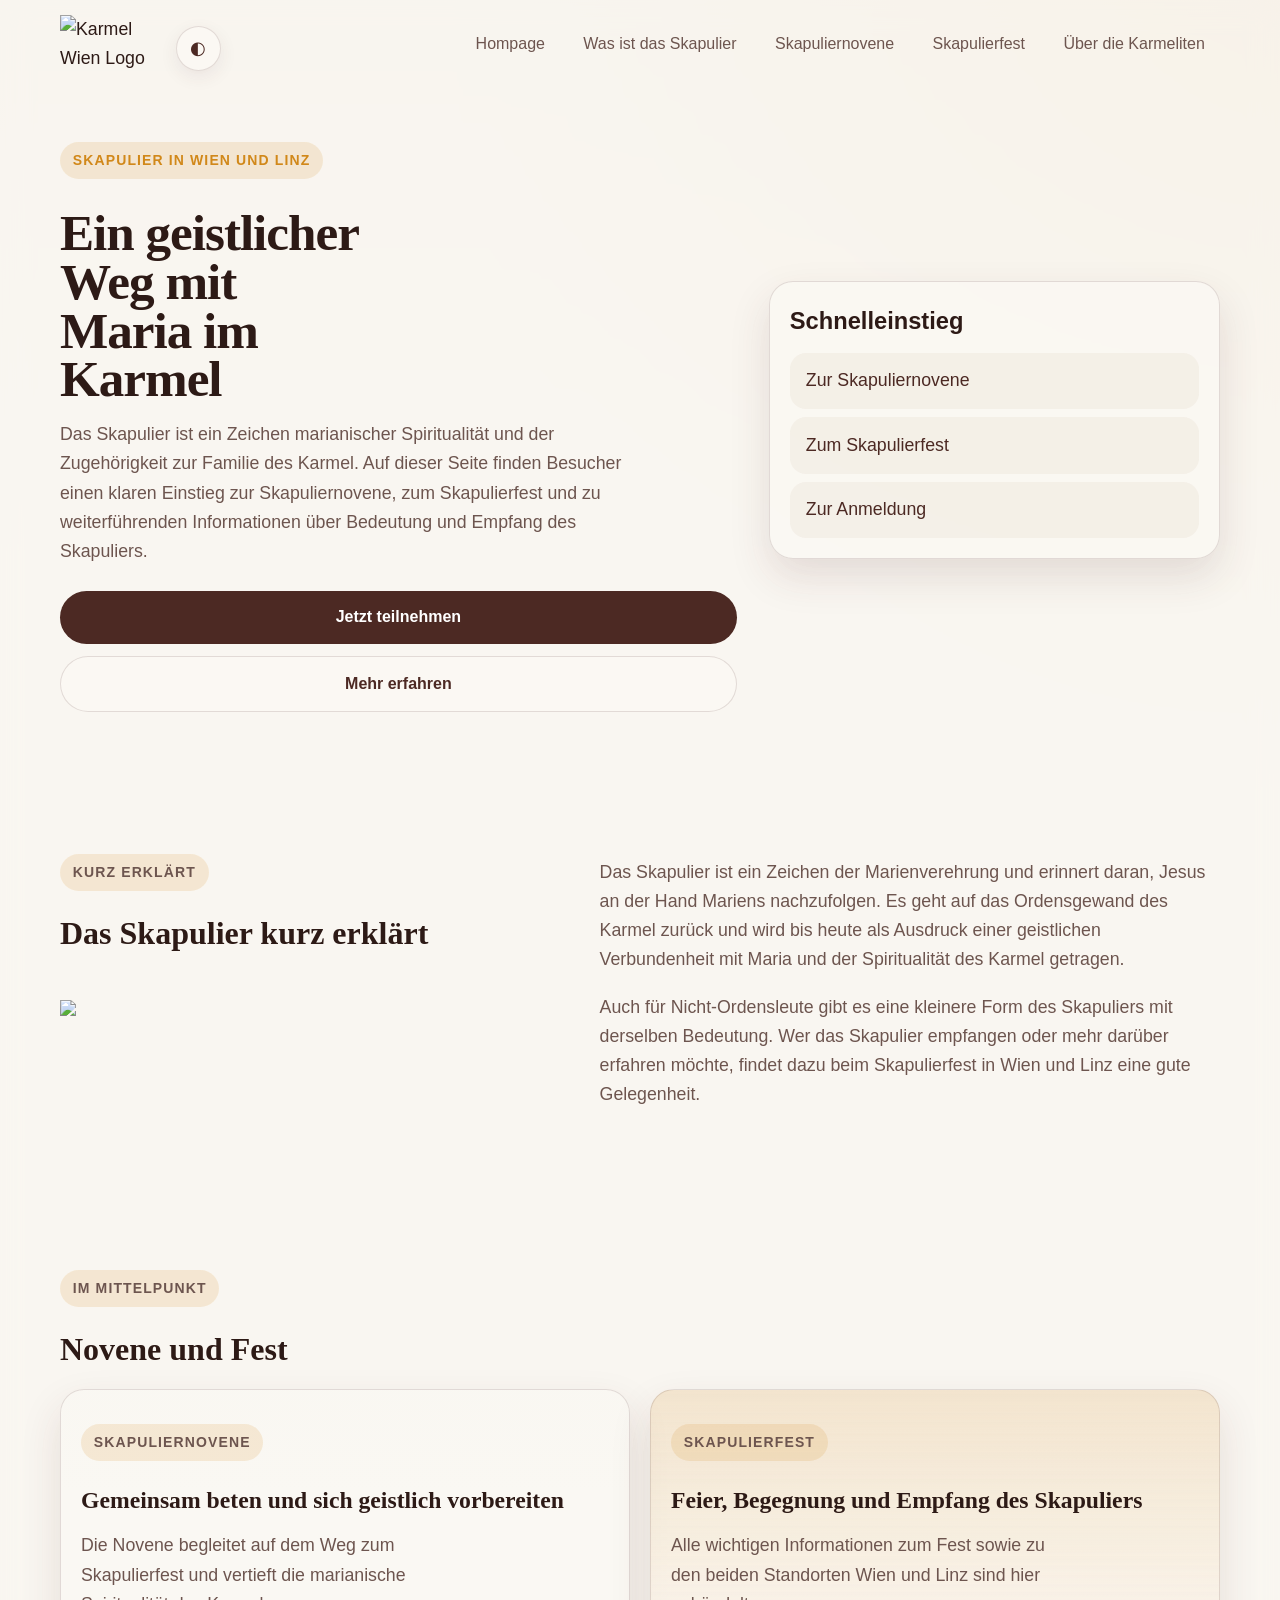
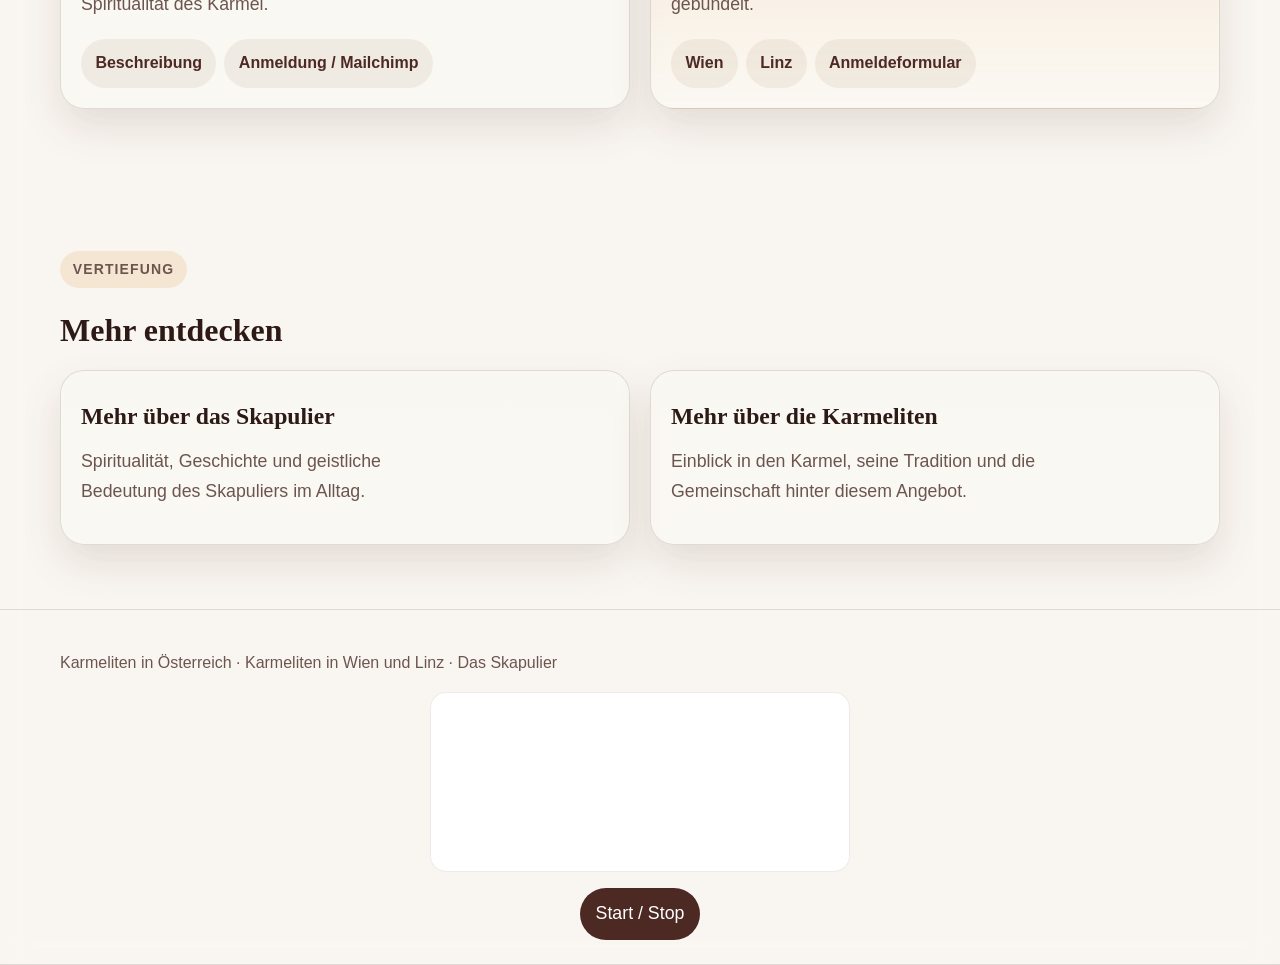
==== home.html @ 7e90f2d0 "add files via upload" ====
<!DOCTYPE html>
<html lang="de">
<head>
    <meta charset="UTF-8">
    <meta name="viewport" content="width=device-width, initial-scale=1.0">
     <meta name="description" content="Skapulier in Wien und Linz: Einführung, Novene, Fest und Informationen über die Karmeliten." />
      <link rel="stylesheet" href="style.css" />
    <title>Das Skapulier | Die Karmeliten in Österreich</title>
</head>
<body>
    <header class="site-header">
    <div class="container header-inner">
      <a class="brand" href="#top" aria-label="Zur Startseite">
        <img src="img/logo_karmel_at.png" alt="Karmel Wien Logo" class="brand-logo"/>
      </a>

      <div class="header-actions">
        <button class="nav-toggle" type="button" aria-expanded="false" aria-controls="main-navigation" aria-label="Menü öffnen">
          <span></span>
          <span></span>
          <span></span>
        </button>
        <button class="theme-toggle" type="button" data-theme-toggle aria-label="Farbschema wechseln">
          <span class="theme-toggle__icon" aria-hidden="true">◐</span>
        </button>
      </div>
    <nav class="main-nav" id="main-navigation" aria-label="Hauptnavigation">
        <ul>
          <li class="nav-group"><a href="home.html">Hompage</a>
          </li>
          <li class="nav-group"><a href="skapulier-intro.html">Was ist das Skapulier</a>
          </li>
          <li><a href="skapulier-novene.html">Skapuliernovene</a></li>
          <li class="nav-group">
            <details>
              <summary>Skapulierfest</summary>
              <div class="dropdown">
                <a href="skapulierfest.html#fest-wien">Wien</a>
                <a href="skapulierfest.html#fest-linz">Linz</a>
              </div>
            </details>
          </li>
          <li><a href="wir-karmeliten.html">Über die Karmeliten</a></li>
        </ul>
      </nav>
    </div>


     <main id="main-content">
    <section class="hero" id="top">
      <div class="container hero-grid">
        <div class="hero-copy">
          <p class="eyebrow">Skapulier in Wien und Linz</p>
          <h1>Ein geistlicher Weg mit Maria im Karmel</h1>
          <p class="hero-text">Das Skapulier ist ein Zeichen marianischer Spiritualität und der Zugehörigkeit zur Familie des Karmel. Auf dieser Seite finden Besucher einen klaren Einstieg zur Skapuliernovene, zum Skapulierfest und zu weiterführenden Informationen über Bedeutung und Empfang des Skapuliers.</p>
          <div class="hero-actions">
            <a href="#teilnehmen" class="button button-primary">Jetzt teilnehmen</a>
            <a href="#mehr-skapulier" class="button button-secondary">Mehr erfahren</a>
          </div>
        </div>

        <aside class="hero-panel" aria-label="Schnelleinstieg">
          <h2>Schnelleinstieg</h2>
          <ul>
            <li><a href="#novene">Zur Skapuliernovene</a></li>
            <li><a href="#fest">Zum Skapulierfest</a></li>
            <li><a href="#teilnehmen">Zur Anmeldung</a></li>
          </ul>
        </aside>
      </div>
    </section>

    <section class="section intro" id="kurz-gesagt">
      <div class="container split-layout">
        <div>
          <p class="section-label">Kurz erklärt</p>
          <h2>Das Skapulier kurz erklärt</h2>
          <img src="img/skapulier_klein.png">
        </div>
        <div>
          <p>Das Skapulier ist ein Zeichen der Marienverehrung und erinnert daran, Jesus an der Hand Mariens nachzufolgen. Es geht auf das Ordensgewand des Karmel zurück und wird bis heute als Ausdruck einer geistlichen Verbundenheit mit Maria und der Spiritualität des Karmel getragen.</p>
          <p>Auch für Nicht-Ordensleute gibt es eine kleinere Form des Skapuliers mit derselben Bedeutung. Wer das Skapulier empfangen oder mehr darüber erfahren möchte, findet dazu beim Skapulierfest in Wien und Linz eine gute Gelegenheit.</p>
        </div>
      </div>
    </section>

    <section class="section cards-section" aria-labelledby="angebote-titel">
      <div class="container">
        <div class="section-head">
          <p class="section-label">Im Mittelpunkt</p>
          <h2 id="angebote-titel">Novene und Fest</h2>
        </div>

        <div class="feature-grid">
          <article class="feature-card" id="novene">
            <p class="card-kicker">Skapuliernovene</p>
            <h3>Gemeinsam beten und sich geistlich vorbereiten</h3>
            <p>Die Novene begleitet auf dem Weg zum Skapulierfest und vertieft die marianische Spiritualität des Karmel.</p>
            <div class="card-links">
              <a href="#">Beschreibung</a>
              <a href="#">Anmeldung / Mailchimp</a>
            </div>
          </article>

          <article class="feature-card feature-card--accent" id="fest">
            <p class="card-kicker">Skapulierfest</p>
            <h3>Feier, Begegnung und Empfang des Skapuliers</h3>
            <p>Alle wichtigen Informationen zum Fest sowie zu den beiden Standorten Wien und Linz sind hier gebündelt.</p>
            <div class="card-links">
              <a href="#">Wien</a>
              <a href="#">Linz</a>
              <a href="#">Anmeldeformular</a>
            </div>
          </article>
        </div>
      </div>
    </section>

    <section class="section link-section" id="mehr-skapulier">
      <div class="container">
        <div class="section-head">
          <p class="section-label">Vertiefung</p>
          <h2>Mehr entdecken</h2>
        </div>

        <div class="link-grid">
          <a class="link-card" href="skapulier-intro.html">
            <h3>Mehr über das Skapulier</h3>
            <p>Spiritualität, Geschichte und geistliche Bedeutung des Skapuliers im Alltag.</p>
          </a>
          <a class="link-card" href="wir-karmeliten.html">
            <h3>Mehr über die Karmeliten</h3>
            <p>Einblick in den Karmel, seine Tradition und die Gemeinschaft hinter diesem Angebot.</p>
          </a>
        </div>
      </div>
    </section>

  </main>

  <footer class="site-footer">
    <div class="container footer-inner">
      <p>Karmeliten in Österreich · Karmeliten in Wien und Linz · Das Skapulier</p>
    </div>
    <section class="logo-slider" aria-label="Partnerlogos">
  <input type="checkbox" id="pause-slider" class="logo-slider__toggle" hidden>

  <div class="logo-slider__frame">
    <a href="https://example1.com" target="_blank" rel="noopener noreferrer" class="logo-slide logo-slide--1">
      <img src="logo1.png" alt="Logo 1">
    </a>

    <a href="https://example2.com" target="_blank" rel="noopener noreferrer" class="logo-slide logo-slide--2">
      <img src="logo2.png" alt="Logo 2">
    </a>

    <a href="https://example3.com" target="_blank" rel="noopener noreferrer" class="logo-slide logo-slide--3">
      <img src="logo3.png" alt="Logo 3">
    </a>
  </div>

  <label for="pause-slider" class="logo-slider__button">
    Start / Stop
  </label>
</section>
  </footer>

  <script src="script.js" defer></script>
    
</body>
</html>
---- style.css ----
:root,
[data-theme="light"] {
  --text-xs: clamp(0.75rem, 0.7rem + 0.25vw, 0.875rem);
  --text-sm: clamp(0.875rem, 0.82rem + 0.24vw, 1rem);
  --text-base: clamp(1rem, 0.95rem + 0.2vw, 1.125rem);
  --text-lg: clamp(1.125rem, 1rem + 0.6vw, 1.5rem);
  --text-xl: clamp(1.5rem, 1.2rem + 1vw, 2.2rem);
  --text-2xl: clamp(2.2rem, 1.6rem + 2vw, 4rem);

  --space-1: 0.25rem;
  --space-2: 0.5rem;
  --space-3: 0.75rem;
  --space-4: 1rem;
  --space-5: 1.25rem;
  --space-6: 1.5rem;
  --space-8: 2rem;
  --space-10: 2.5rem;
  --space-12: 3rem;
  --space-16: 4rem;
  --space-20: 5rem;

  --brown: #4c2923;
  --sand: #d1c1ad;
  --gold: #d1881a;
  --bg: #f5efe8;
  --surface: #fbf8f3;
  --surface-strong: #efe5d7;
  --text: #2d1a16;
  --text-muted: #6d554f;
  --border: rgba(76, 41, 35, 0.14);
  --shadow-sm: 0 6px 18px rgba(76, 41, 35, 0.08);
  --shadow-md: 0 18px 40px rgba(76, 41, 35, 0.13);
  --radius-sm: 0.65rem;
  --radius-md: 1rem;
  --radius-lg: 1.5rem;
  --radius-full: 999px;
  --font-body: 'General Sans', 'Inter', sans-serif;
  --font-display: 'Boska', Georgia, serif;
}

[data-theme="dark"] {
  --bg: #201513;
  --surface: #2a1c19;
  --surface-strong: #392723;
  --text: #f2e9df;
  --text-muted: #d0bbb0;
  --border: rgba(209, 193, 173, 0.16);
  --shadow-sm: 0 8px 20px rgba(0, 0, 0, 0.24);
  --shadow-md: 0 18px 42px rgba(0, 0, 0, 0.35);
}

* , *::before, *::after {
  box-sizing: border-box;
}

html {
  scroll-behavior: smooth;
}

body {
  margin: 0;
  min-height: 100vh;
  font-family: var(--font-body);
  font-size: var(--text-base);
  line-height: 1.65;
  color: var(--text);
  background:
    radial-gradient(circle at top right, rgba(209, 136, 26, 0.16), transparent 28%),
    linear-gradient(180deg, rgba(209, 193, 173, 0.18), transparent 22%),
    var(--bg);
}

img {
  display: block;
  max-width: 100%;
  height: auto;
}

a {
  color: inherit;
  text-decoration: none;
}

button,
input,
textarea,
select {
  font: inherit;
  margin-top: 0.5em;
}

button {
  border: 0;
  background: none;
  cursor: pointer;
}

:focus-visible {
  outline: 2px solid var(--gold);
  outline-offset: 3px;
}

.skip-link {
  position: absolute;
  left: var(--space-4);
  top: -3rem;
  background: var(--brown);
  color: #fff;
  padding: var(--space-2) var(--space-4);
  border-radius: var(--radius-full);
  z-index: 100;
}

.skip-link:focus {
  top: var(--space-4);
}

.container {
  width: min(1160px, calc(100% - 2rem));
  margin: 0 auto;
}

.container.split-layout div img {
  max-width: 50%;
  height: auto;
  margin-top: 10%;
}
.site-header {
  position: sticky;
  top: 0;
  z-index: 40;
  backdrop-filter: blur(14px);
  background: rgba(251, 248, 243, 0.82);
  border-bottom: 1px solid var(--border);
}

[data-theme="dark"] .site-header {
  background: rgba(42, 28, 25, 0.82);
}

.header-inner {
  display: grid;
  grid-template-columns: auto 1fr auto;
  align-items: center;
  gap: var(--space-4);
  min-height: 5.5rem;
}

.brand-logo {
  width: clamp(100px, 5vw, 240px);
  object-fit: contain;
}

.header-actions {
  display: flex;
  align-items: center;
  gap: var(--space-2);
}

    .nav-group { position:relative; }
    .nav-group summary {
      cursor: pointer;
      list-style: none;
  display: inline-flex;
  align-items: center;
  min-height: 2.75rem;
  padding: 0.65rem 0.95rem;
  border-radius: var(--radius-full);
  font-size: var(--text-sm);
  color: var(--text-muted);
  transition: background 180ms ease, color 180ms ease, transform 180ms ease;

    }
    .nav-group summary:hover,
.nav-group summary:focus-visible {
  color: var(--brown);
  background: rgba(209, 193, 173, 0.28);
}
    .nav-group summary::-webkit-details-marker { display: none; }

.nav-toggle,
.theme-toggle {
  width: 2.8rem;
  height: 2.8rem;
  border-radius: 50%;
  display: inline-flex;
  align-items: center;
  justify-content: center;
  background: var(--surface);
  border: 1px solid var(--border);
  color: var(--brown);
  box-shadow: var(--shadow-sm);
}

[data-theme="dark"] .nav-toggle,
[data-theme="dark"] .theme-toggle {
  color: var(--sand);
}

.nav-toggle {
  display: none;
  flex-direction: column;
  gap: 0.26rem;
}

.nav-toggle span {
  width: 1.1rem;
  height: 2px;
  border-radius: var(--radius-full);
  background: currentColor;
}

.main-nav ul {
  display: flex;
  justify-content: center;
  align-items: center;
  gap: var(--space-2);
  list-style: none;
  margin: 0;
  padding: 0;
}

.main-nav a {
  display: inline-flex;
  align-items: center;
  min-height: 2.75rem;
  padding: 0.65rem 0.95rem;
  border-radius: var(--radius-full);
  font-size: var(--text-sm);
  color: var(--text-muted);
  transition: background 180ms ease, color 180ms ease, transform 180ms ease;
}

.main-nav a:hover,
.main-nav a:focus-visible {
  color: var(--brown);
  background: rgba(209, 193, 173, 0.28);
}

.nav-cta {
  background: var(--brown);
  color: #fff !important;
}

.nav-cta:hover,
.nav-cta:focus-visible {
  background: var(--gold) !important;
  color: #fff !important;
}

.dropdown {
      position: absolute;
      left: 0;
      top: calc(100% + 0.4rem);
      min-width: 16rem;
      padding: var(--space-3);
      border-radius: var(--radius-lg);
      border: 1px solid color-mix(in oklab, var(--color-text) 12%, transparent);
      background: color-mix(in oklab, var(--color-surface-2) 94%, transparent);
      box-shadow: var(--shadow-md);
      display: grid;
      gap: var(--space-1);
    }

.dropdown a {
      display: block;
      min-height: auto;
      padding: 0.7rem 0.85rem;
      border-radius: var(--radius-md);
    }
.hero {
  padding: clamp(var(--space-10), 10vw, 7rem) 0 var(--space-16);
}

.hero-grid {
  display: grid;
  grid-template-columns: 1.2fr 0.8fr;
  gap: var(--space-8);
  align-items: center;
}

.eyebrow,
.section-label,
.card-kicker {
  display: inline-flex;
  align-items: center;
  padding: 0.45rem 0.8rem;
  border-radius: var(--radius-full);
  background: rgba(209, 136, 26, 0.14);
  color: var(--gold);
  font-size: var(--text-xs);
  font-weight: 700;
  text-transform: uppercase;
  letter-spacing: 0.08em;
}

.hero-copy h1,
.section h2,
.feature-card h3,
.link-card h3 {
  font-family: var(--font-display);
}

.hero-copy h1 {
  margin: var(--space-4) 0 var(--space-4);
  font-size: var(--text-2xl);
  line-height: 0.95;
  letter-spacing: -0.02em;
  max-width: 12ch;
}

.hero-text {
  max-width: 58ch;
  color: var(--text-muted);
  margin: 0;
}

.hero-actions {
  display: flex;
  flex-wrap: wrap;
  gap: var(--space-3);
  margin-top: var(--space-6);
}

.button {
  display: inline-flex;
  align-items: center;
  justify-content: center;
  min-height: 3rem;
  padding: 0.85rem 1.2rem;
  border-radius: var(--radius-full);
  font-size: var(--text-sm);
  font-weight: 600;
  transition: transform 180ms ease, background 180ms ease, color 180ms ease, border-color 180ms ease;
}

.button:hover,
.button:focus-visible {
  transform: translateY(-2px);
}

.button-primary {
  background: var(--brown);
  color: #fff;
}

.button-primary:hover,
.button-primary:focus-visible {
  background: var(--gold);
}

.button-secondary {
  border: 1px solid var(--border);
  background: var(--surface);
  color: var(--brown);
}

.hero-panel,
.feature-card,
.link-card,
.participate-box {
  border: 1px solid var(--border);
  background: rgba(251, 248, 243, 0.82);
  box-shadow: var(--shadow-md);
}

[data-theme="dark"] .hero-panel,
[data-theme="dark"] .feature-card,
[data-theme="dark"] .link-card,
[data-theme="dark"] .participate-box {
  background: rgba(42, 28, 25, 0.9);
}

.hero-panel {
  padding: var(--space-6);
  border-radius: var(--radius-lg);
}

.hero-panel h2 {
  margin: 0 0 var(--space-3);
  font-size: var(--text-lg);
}

.hero-panel ul {
  margin: 0;
  padding: 0;
  list-style: none;
  display: grid;
  gap: var(--space-2);
}

.hero-panel a {
  display: block;
  padding: 0.85rem 1rem;
  border-radius: var(--radius-md);
  background: rgba(209, 193, 173, 0.16);
  color: var(--brown);
}

[data-theme="dark"] .hero-panel a {
  color: var(--sand);
}

.section {
  padding: clamp(var(--space-10), 8vw, var(--space-16)) 0;
}

.split-layout,
.participate-box {
  display: grid;
  grid-template-columns: 0.9fr 1.1fr;
  gap: var(--space-8);
  align-items: start;
}

.section h2 {
  margin: var(--space-3) 0 0;
  font-size: var(--text-xl);
  line-height: 1;
}

.section p {
  color: var(--text-muted);
}

.section-head {
  margin-bottom: var(--space-6);
}

.section-head h2 {
  margin-top: var(--space-3);
}

.feature-grid,
.link-grid {
  display: grid;
  grid-template-columns: repeat(2, minmax(0, 1fr));
  gap: var(--space-5);
}

.feature-card,
.link-card {
  padding: var(--space-6);
  border-radius: var(--radius-lg);
  position: relative;
  overflow: hidden;
}

.feature-card::before,
.link-card::before {
  content: "";
  position: absolute;
  inset: 0;
  background-image: linear-gradient(180deg, rgba(209, 193, 173, 0.12), transparent 36%), url('KarmelWienMitTextLogo.jpg');
  background-size: cover;
  background-position: center;
  opacity: 0.12;
  transform: scale(1);
  transition: transform 320ms ease, opacity 320ms ease;
}

.feature-card > *,
.link-card > * {
  position: relative;
  z-index: 1;
}

.feature-card:hover::before,
.feature-card:focus-within::before,
.link-card:hover::before,
.link-card:focus-within::before {
  transform: scale(1.08);
  opacity: 0.18;
}

.feature-card:hover,
.feature-card:focus-within,
.link-card:hover,
.link-card:focus-within {
  transform: translateY(-4px);
}

.feature-card,
.link-card {
  transition: transform 220ms ease, box-shadow 220ms ease, border-color 220ms ease;
}

.feature-card:hover,
.feature-card:focus-within,
.link-card:hover,
.link-card:focus-within {
  box-shadow: 0 24px 44px rgba(76, 41, 35, 0.16);
  border-color: rgba(209, 136, 26, 0.34);
}

.feature-card--accent {
  background: linear-gradient(180deg, rgba(209, 136, 26, 0.16), rgba(251, 248, 243, 0.88));
}

[data-theme="dark"] .feature-card--accent {
  background: linear-gradient(180deg, rgba(209, 136, 26, 0.2), rgba(42, 28, 25, 0.92));
}

.feature-card h3,
.link-card h3 {
  margin: var(--space-3) 0 var(--space-3);
  font-size: var(--text-lg);
  line-height: 1.1;
}

.card-links {
  display: flex;
  flex-wrap: wrap;
  gap: var(--space-2);
  margin-top: var(--space-5);
}

.card-links a {
  display: inline-flex;
  align-items: center;
  min-height: 2.5rem;
  padding: 0.7rem 0.9rem;
  border-radius: var(--radius-full);
  background: rgba(209, 193, 173, 0.24);
  color: var(--brown);
  font-size: var(--text-sm);
  font-weight: 600;
}

[data-theme="dark"] .card-links a,
[data-theme="dark"] .link-card {
  color: var(--sand);
}

.link-card p,
.feature-card p {
  max-width: 38ch;
}

.participate-box {
  padding: var(--space-6);
  border-radius: var(--radius-lg);
  align-items: center;
}

.participate-links {
  display: flex;
  flex-wrap: wrap;
  gap: var(--space-3);
  justify-content: flex-start;
}

.site-footer {
  padding: var(--space-6) 0;
  border-top: 1px solid var(--border);
}

.footer-inner {
  color: var(--text-muted);
  font-size: var(--text-sm);
}
.logo-slider {
  max-width: 420px;
  margin: 0 auto;
  text-align: center;
}

.logo-slider__frame {
  position: relative;
  height: 180px;
  overflow: hidden;
  border-radius: 16px;
  background: #fff;
  border: 1px solid rgba(0, 0, 0, 0.08);
}

.logo-slide {
  position: absolute;
  inset: 0;
  display: grid;
  place-items: center;
  padding: 1.5rem;
  opacity: 0;
  animation: logoFade 9s infinite;
}

.logo-slide img {
  max-width: 100%;
  max-height: 110px;
  height: auto;
  width: auto;
  transition: transform 0.3s ease;
}

.logo-slide:hover img,
.logo-slide:focus img {
  transform: scale(1.05);
}

.logo-slide--1 {
  animation-delay: 0s;
}

.logo-slide--2 {
  animation-delay: 3s;
}

.logo-slide--3 {
  animation-delay: 6s;
}

@keyframes logoFade {
  0%   { opacity: 0; }
  6%   { opacity: 1; }
  27%  { opacity: 1; }
  33%  { opacity: 0; }
  100% { opacity: 0; }
}

.logo-slider__button {
  display: inline-block;
  margin-top: 1rem;
  padding: 0.7rem 1rem;
  border-radius: 999px;
  background: #4c2923;
  color: #fff;
  cursor: pointer;
  user-select: none;
}

.logo-slider__button:hover,
.logo-slider__button:focus {
  background: #d1881a;
}

/* Pause animation when checkbox is checked */
.logo-slider__toggle:checked ~ .logo-slider__frame .logo-slide {
  animation-play-state: paused;
}

/* Optional: also pause on hover */
.logo-slider__frame:hover .logo-slide,
.logo-slider__frame:focus-within .logo-slide {
  animation-play-state: paused;
}

@media (max-width: 920px) {
  .header-inner {
    grid-template-columns: 1fr auto;
    grid-template-areas:
      "brand actions"
      "nav nav";
    padding: var(--space-3) 0;
  }

  .brand {
    grid-area: brand;
  }

  .header-actions {
    grid-area: actions;
  }

  .main-nav {
    grid-area: nav;
    display: none;
    padding-top: var(--space-3);
  }

  .main-nav.is-open {
    display: block;
  }

  .main-nav ul {
    flex-direction: column;
    align-items: stretch;
  }

  .main-nav a {
    width: 100%;
    justify-content: center;
    background: var(--surface);
    border: 1px solid var(--border);
  }

  .nav-toggle {
    display: inline-flex;
  }

  .hero-grid,
  .split-layout,
  .participate-box,
  .feature-grid,
  .link-grid {
    grid-template-columns: 1fr;
  }

  .hero-copy h1 {
    max-width: 14ch;
  }
}

@media (max-width: 640px) {
  .container {
    width: (min 100% - 1.25rem, 1160px);
  }
  }
  .container.split-layout div img {
  display: block;
}
ul{
  padding-inline-start: 2em;
}

  .hero {
    padding-top: var(--space-10);
  }

  .hero-panel,
  .feature-card,
  .link-card,
  .participate-box {
    padding: var(--space-5);
  }

  .hero-actions,
  .participate-links {
    flex-direction: column;
  }

  .button {
    width: 100%;
  }

@media (max-width: 940px) {
      .header-inner { flex-wrap: wrap; padding: var(--space-3) 0; }
      .nav-toggle { display: inline-flex; }
      .primary-nav {
        width: 100%;
        display: none;
        padding-bottom: var(--space-3);
      }
      .primary-nav.is-open { display: block; }
      .primary-nav > ul {
        flex-direction: column;
        align-items: stretch;
      }
      .primary-nav a,
      .primary-nav summary {
        justify-content: space-between;
        width: 100%;
        border-radius: var(--radius-md);
        background: var(--color-surface);
      }
      .dropdown {
        position: static;
        margin-top: var(--space-2);
        min-width: 100%;
        box-shadow: none;
      }
      .hero,
      .content-grid,
      .link-grid {
        grid-template-columns: 1fr;
      }
      .subnav {
        position: static;
      }
    }

@media (prefers-reduced-motion: reduce) {
  html {
    scroll-behavior: auto;
  }

  * {
    transition-duration: 0.01ms !important;
    animation-duration: 0.01ms !important;
    animation-iteration-count: 1 !important;
  }
}
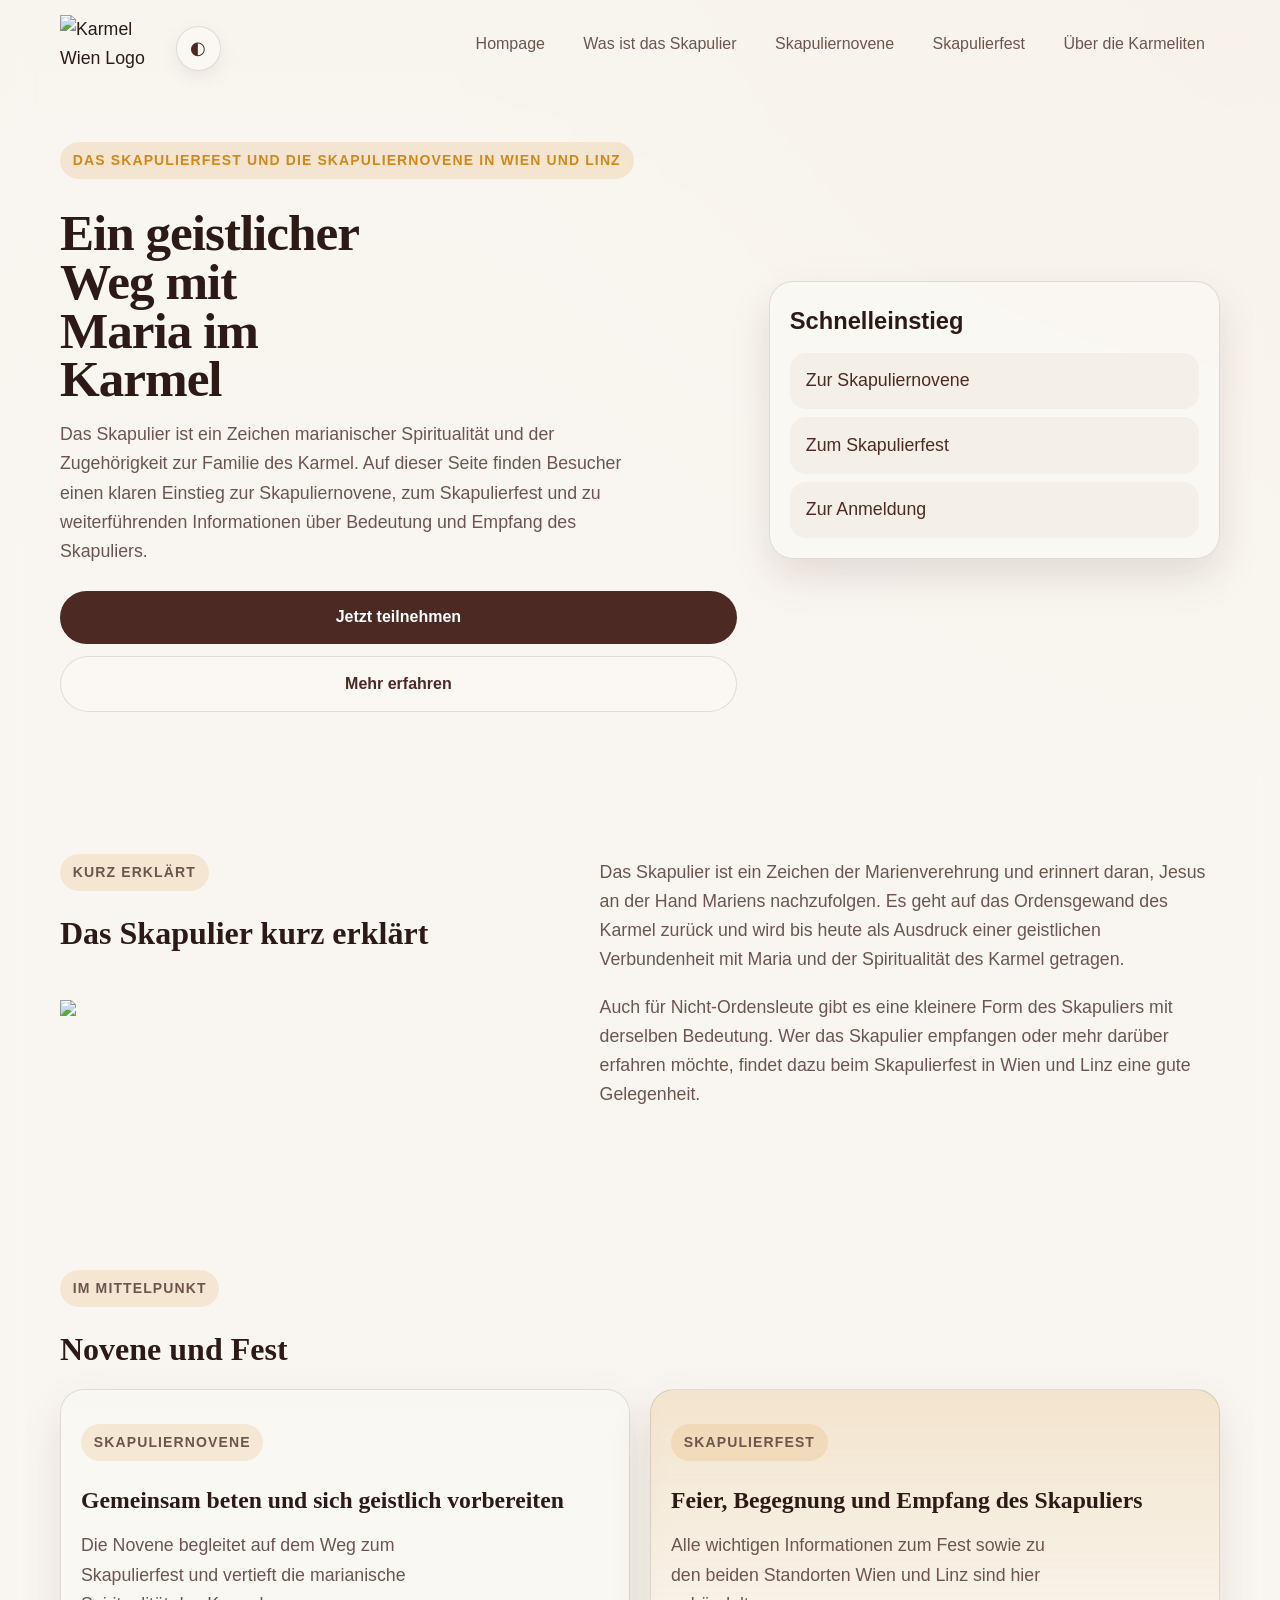
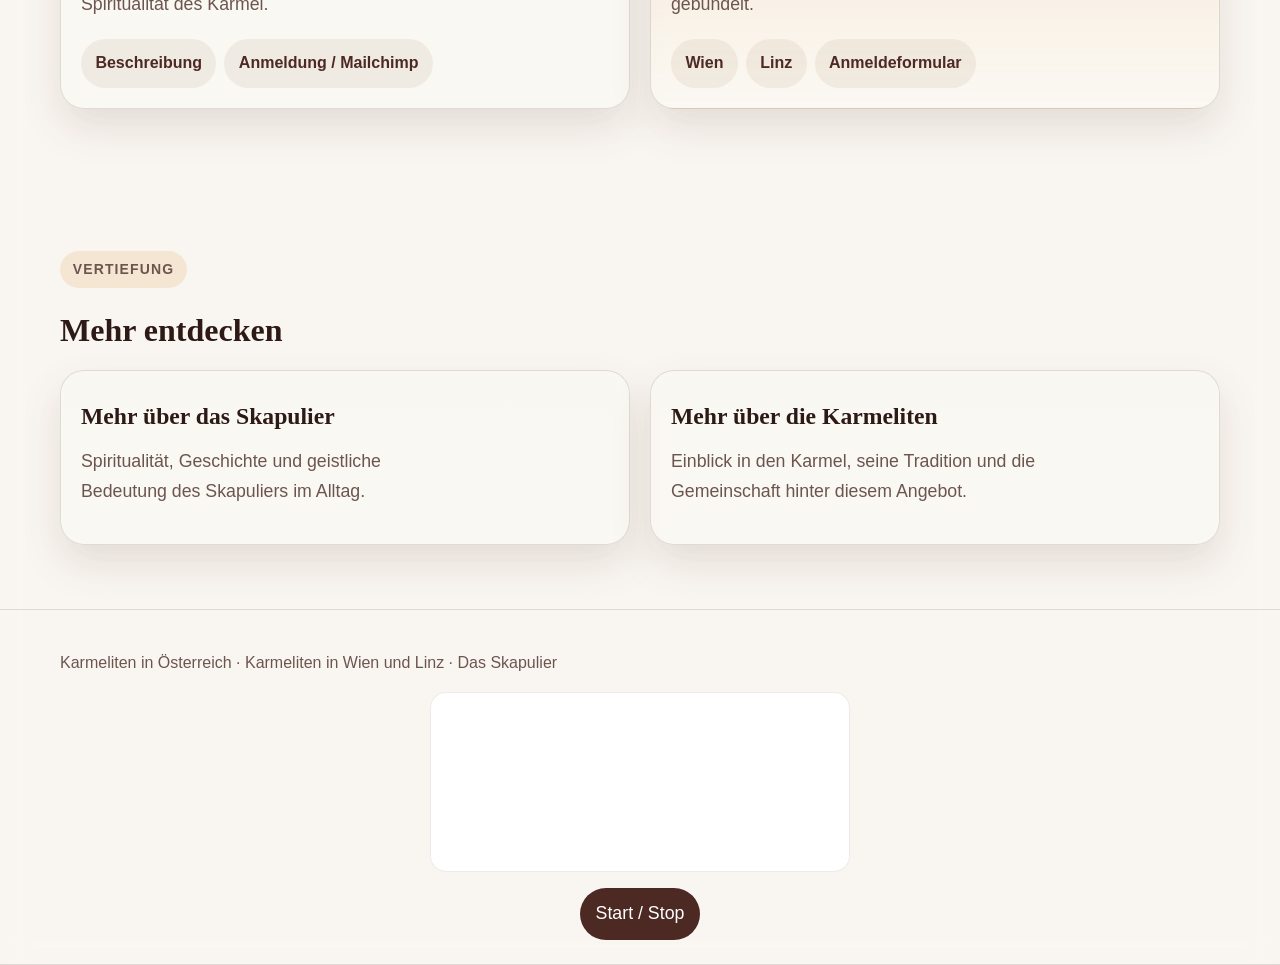
==== commit 14913953: "change from Skapulier to Fest und Novene" ====
--- a/home.html
+++ b/home.html
@@ -5,7 +5,7 @@
     <meta name="viewport" content="width=device-width, initial-scale=1.0">
      <meta name="description" content="Skapulier in Wien und Linz: Einführung, Novene, Fest und Informationen über die Karmeliten." />
       <link rel="stylesheet" href="style.css" />
-    <title>Das Skapulier | Die Karmeliten in Österreich</title>
+    <title>Das Skapulierfest und die Skapuliernovene | Die Karmeliten in Österreich</title>
 </head>
 <body>
     <header class="site-header">
@@ -50,7 +50,7 @@
     <section class="hero" id="top">
       <div class="container hero-grid">
         <div class="hero-copy">
-          <p class="eyebrow">Skapulier in Wien und Linz</p>
+          <p class="eyebrow">Das Skapulierfest und die Skapuliernovene in Wien und Linz</p>
           <h1>Ein geistlicher Weg mit Maria im Karmel</h1>
           <p class="hero-text">Das Skapulier ist ein Zeichen marianischer Spiritualität und der Zugehörigkeit zur Familie des Karmel. Auf dieser Seite finden Besucher einen klaren Einstieg zur Skapuliernovene, zum Skapulierfest und zu weiterführenden Informationen über Bedeutung und Empfang des Skapuliers.</p>
           <div class="hero-actions">
@@ -168,4 +168,4 @@
   <script src="script.js" defer></script>
     
 </body>
-</html>+</html>
